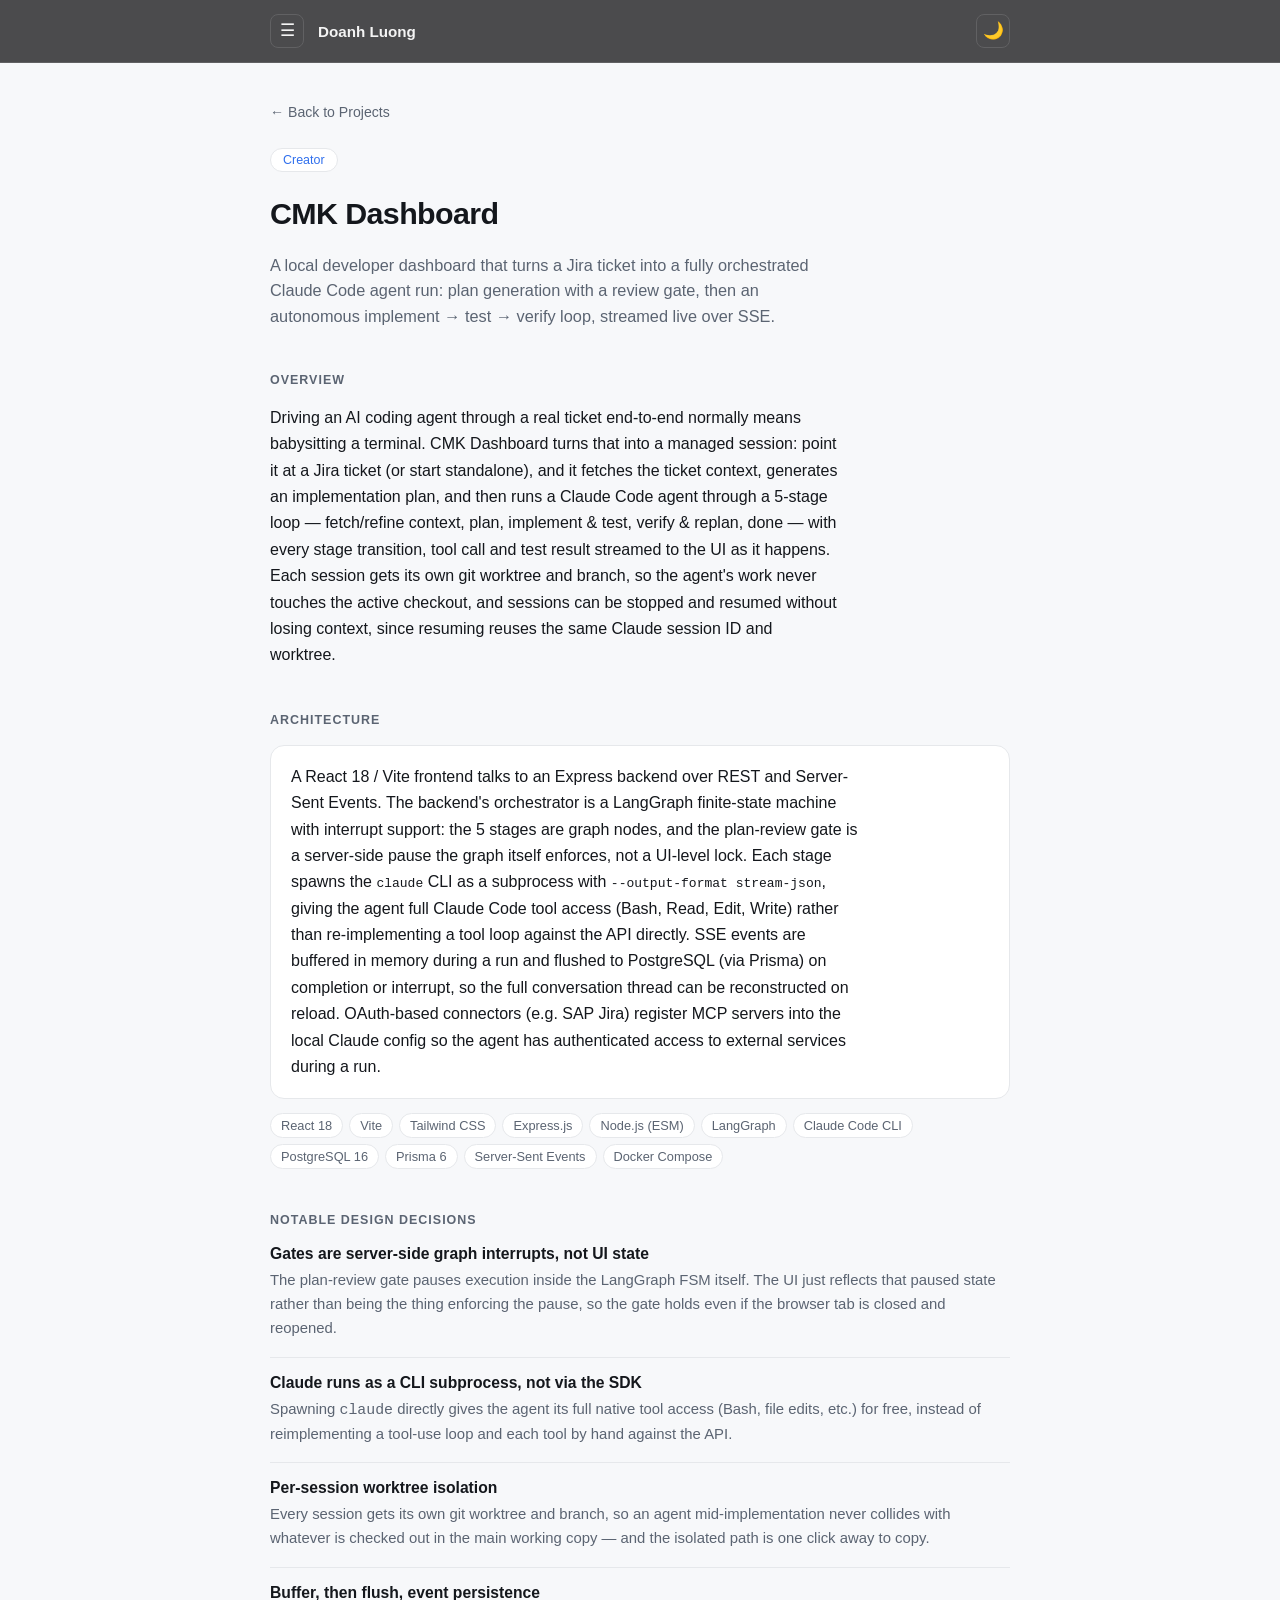
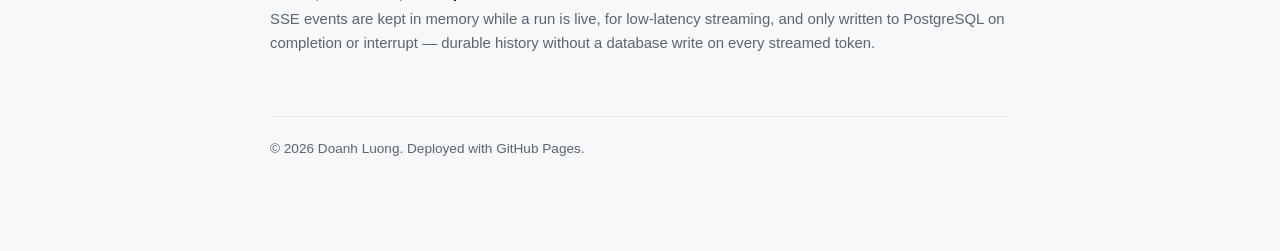
==== projects/cmk-dashboard.html @ 48e6b638 "Add CMK Dashboard project case study" ====
<!doctype html>
<html lang="en">
<head>
<meta charset="UTF-8" />
<meta name="viewport" content="width=device-width, initial-scale=1.0" />
<title>CMK Dashboard</title>
<meta name="description" content="Case study: a local dashboard that orchestrates a Claude Code agent through a 5-stage implement/test/verify loop against Jira tickets." />
<link rel="icon" href="data:," />
<link rel="stylesheet" href="../style.css" />
<script>
  (function () {
    try {
      var stored = localStorage.getItem('theme');
      if (stored === 'light' || stored === 'dark') {
        document.documentElement.setAttribute('data-theme', stored);
      }
    } catch (e) {}
  })();
</script>
</head>
<body>
  <div class="topnav">
    <div class="topnav-bar">
      <div class="topnav-left">
        <button class="nav-toggle" id="navToggle" type="button" aria-expanded="false" aria-controls="navMenu" aria-label="Toggle navigation">&#9776;</button>
        <a class="brand" href="../index.html">Doanh Luong</a>
      </div>
      <button class="theme-toggle" id="themeToggle" type="button" aria-label="Toggle color theme">&#127769;</button>
    </div>
    <nav class="nav-menu" id="navMenu" hidden>
      <a href="../index.html#projects">Projects</a>
    </nav>
  </div>
  <div class="wrap">
    <a class="back-link" href="../index.html#projects">&larr; Back to Projects</a>

    <header class="hero">
      <span class="project-role">Creator</span>
      <h1>CMK Dashboard</h1>
      <p class="tagline">A local developer dashboard that turns a Jira ticket into a fully orchestrated Claude Code agent run: plan generation with a review gate, then an autonomous implement &rarr; test &rarr; verify loop, streamed live over SSE.</p>
    </header>

    <section>
      <h2>Overview</h2>
      <p class="body">
        Driving an AI coding agent through a real ticket end-to-end normally means babysitting a terminal. CMK
        Dashboard turns that into a managed session: point it at a Jira ticket (or start standalone), and it fetches
        the ticket context, generates an implementation plan, and then runs a Claude Code agent through a 5-stage
        loop &mdash; fetch/refine context, plan, implement &amp; test, verify &amp; replan, done &mdash; with every
        stage transition, tool call and test result streamed to the UI as it happens. Each session gets its own git
        worktree and branch, so the agent's work never touches the active checkout, and sessions can be stopped and
        resumed without losing context, since resuming reuses the same Claude session ID and worktree.
      </p>
    </section>

    <section>
      <h2>Architecture</h2>
      <div class="callout">
        <p class="body">
          A React 18 / Vite frontend talks to an Express backend over REST and Server-Sent Events. The backend's
          orchestrator is a LangGraph finite-state machine with interrupt support: the 5 stages are graph nodes, and
          the plan-review gate is a server-side pause the graph itself enforces, not a UI-level lock. Each stage spawns
          the <code>claude</code> CLI as a subprocess with <code>--output-format stream-json</code>, giving the agent
          full Claude Code tool access (Bash, Read, Edit, Write) rather than re-implementing a tool loop against the
          API directly. SSE events are buffered in memory during a run and flushed to PostgreSQL (via Prisma) on
          completion or interrupt, so the full conversation thread can be reconstructed on reload. OAuth-based
          connectors (e.g. SAP Jira) register MCP servers into the local Claude config so the agent has authenticated
          access to external services during a run.
        </p>
      </div>
      <div class="tag-row" style="margin-top: 14px;">
        <span class="tag">React 18</span><span class="tag">Vite</span><span class="tag">Tailwind CSS</span><span class="tag">Express.js</span><span class="tag">Node.js (ESM)</span><span class="tag">LangGraph</span><span class="tag">Claude Code CLI</span><span class="tag">PostgreSQL 16</span><span class="tag">Prisma 6</span><span class="tag">Server-Sent Events</span><span class="tag">Docker Compose</span>
      </div>
    </section>

    <section>
      <h2>Notable design decisions</h2>

      <div class="decision">
        <h3>Gates are server-side graph interrupts, not UI state</h3>
        <p>The plan-review gate pauses execution inside the LangGraph FSM itself. The UI just reflects that paused state rather than being the thing enforcing the pause, so the gate holds even if the browser tab is closed and reopened.</p>
      </div>

      <div class="decision">
        <h3>Claude runs as a CLI subprocess, not via the SDK</h3>
        <p>Spawning <code>claude</code> directly gives the agent its full native tool access (Bash, file edits, etc.) for free, instead of reimplementing a tool-use loop and each tool by hand against the API.</p>
      </div>

      <div class="decision">
        <h3>Per-session worktree isolation</h3>
        <p>Every session gets its own git worktree and branch, so an agent mid-implementation never collides with whatever is checked out in the main working copy &mdash; and the isolated path is one click away to copy.</p>
      </div>

      <div class="decision">
        <h3>Buffer, then flush, event persistence</h3>
        <p>SSE events are kept in memory while a run is live, for low-latency streaming, and only written to PostgreSQL on completion or interrupt &mdash; durable history without a database write on every streamed token.</p>
      </div>
    </section>

    <footer>
      &copy; <span id="year"></span> Doanh Luong. Deployed with GitHub Pages.
    </footer>
  </div>
  <script>
    document.getElementById('year').textContent = new Date().getFullYear();

    var navToggle = document.getElementById('navToggle');
    var navMenu = document.getElementById('navMenu');
    navToggle.addEventListener('click', function () {
      var isOpen = !navMenu.hidden;
      navMenu.hidden = isOpen;
      navToggle.setAttribute('aria-expanded', String(!isOpen));
    });
    navMenu.addEventListener('click', function (e) {
      if (e.target.tagName === 'A') {
        navMenu.hidden = true;
        navToggle.setAttribute('aria-expanded', 'false');
      }
    });

    var themeToggle = document.getElementById('themeToggle');
    function currentTheme() {
      var attr = document.documentElement.getAttribute('data-theme');
      if (attr === 'light' || attr === 'dark') return attr;
      return window.matchMedia('(prefers-color-scheme: dark)').matches ? 'dark' : 'light';
    }
    function updateThemeIcon() {
      themeToggle.textContent = currentTheme() === 'dark' ? '☀️' : '🌙';
    }
    themeToggle.addEventListener('click', function () {
      var next = currentTheme() === 'dark' ? 'light' : 'dark';
      document.documentElement.setAttribute('data-theme', next);
      try { localStorage.setItem('theme', next); } catch (e) {}
      updateThemeIcon();
    });
    updateThemeIcon();
  </script>
</body>
</html>
---- style.css ----
:root {
  --bg: #17140f;
  --bg-elev: #211c16;
  --text: #f2ead9;
  --muted: #a89b84;
  --accent: #6ea8fe;
  --border: #362f22;
  --radius: 14px;
  --nav-bg: #4b4b4d;
  --nav-bg-elev: #5a5a5c;
  --nav-text: #f4f4f4;
  --nav-text-muted: #cfcfcf;
  --nav-border: #616163;
}
@media (prefers-color-scheme: light) {
  :root:not([data-theme="dark"]) {
    --bg: #f7f8fa;
    --bg-elev: #ffffff;
    --text: #14171c;
    --muted: #5b6472;
    --accent: #2f6fed;
    --border: #e6e8eb;
  }
}
:root[data-theme="dark"] {
  --bg: #17140f;
  --bg-elev: #211c16;
  --text: #f2ead9;
  --muted: #a89b84;
  --accent: #6ea8fe;
  --border: #362f22;
}
:root[data-theme="light"] {
  --bg: #f7f8fa;
  --bg-elev: #ffffff;
  --text: #14171c;
  --muted: #5b6472;
  --accent: #2f6fed;
  --border: #e6e8eb;
}
* { box-sizing: border-box; }
html {
  scroll-behavior: smooth;
}
body {
  margin: 0;
  padding: 0;
  background: var(--bg);
  color: var(--text);
  font-family: -apple-system, BlinkMacSystemFont, "Segoe UI", Roboto, Helvetica, Arial, sans-serif;
  -webkit-font-smoothing: antialiased;
}
.topnav {
  position: sticky;
  top: 0;
  z-index: 10;
  background: var(--nav-bg);
  border-bottom: 1px solid var(--nav-border);
}
.topnav-bar {
  max-width: 780px;
  margin: 0 auto;
  padding: 14px 20px;
  display: flex;
  align-items: center;
  justify-content: space-between;
  gap: 14px;
}
.topnav-left {
  display: flex;
  align-items: center;
  gap: 14px;
}
.nav-toggle,
.theme-toggle {
  display: inline-flex;
  align-items: center;
  justify-content: center;
  width: 34px;
  height: 34px;
  border-radius: 8px;
  border: 1px solid var(--nav-border);
  background: transparent;
  color: var(--nav-text);
  font-size: 1.05rem;
  line-height: 1;
  cursor: pointer;
  padding: 0;
}
.nav-toggle:hover,
.theme-toggle:hover { background: var(--nav-bg-elev); }
.topnav .brand {
  color: var(--nav-text);
  text-decoration: none;
  font-weight: 600;
  font-size: 0.95rem;
}
.nav-menu {
  display: flex;
  flex-direction: column;
  border-top: 1px solid var(--nav-border);
}
.nav-menu[hidden] { display: none; }
.nav-menu a {
  color: var(--nav-text);
  text-decoration: none;
  font-size: 1rem;
  padding: 16px 20px;
  max-width: 780px;
  width: 100%;
  margin: 0 auto;
  box-sizing: border-box;
  border-bottom: 1px solid var(--nav-border);
}
.nav-menu a:hover { background: var(--nav-bg-elev); color: var(--accent); }
section[id], header[id] {
  scroll-margin-top: 76px;
}
.wrap {
  max-width: 780px;
  margin: 0 auto;
  padding: 40px 20px 96px;
}
header.hero {
  display: flex;
  flex-direction: column;
  gap: 14px;
  margin-bottom: 44px;
}
.avatar {
  width: 64px;
  height: 64px;
  border-radius: 50%;
  background: linear-gradient(135deg, var(--accent), #a78bfa);
  display: flex;
  align-items: center;
  justify-content: center;
  font-size: 22px;
  font-weight: 700;
  color: #0b0d10;
}
h1 {
  font-size: 1.9rem;
  margin: 0;
  letter-spacing: -0.02em;
}
.role-line {
  color: var(--text);
  font-size: 1.05rem;
  margin: 2px 0 0;
}
.location-line {
  color: var(--muted);
  font-size: 0.88rem;
  margin: 2px 0 0;
}
.tagline {
  color: var(--muted);
  font-size: 1.02rem;
  line-height: 1.55;
  margin: 8px 0 0;
  max-width: 62ch;
}
section {
  margin-bottom: 44px;
}
h2 {
  font-size: 0.78rem;
  text-transform: uppercase;
  letter-spacing: 0.08em;
  color: var(--muted);
  margin: 0 0 18px;
}
p.body {
  line-height: 1.65;
  color: var(--text);
  max-width: 64ch;
  margin: 0;
}

.entry {
  display: flex;
  flex-direction: column;
  gap: 6px;
  padding: 18px 0;
  border-top: 1px solid var(--border);
}
.entry:first-of-type { border-top: none; padding-top: 0; }
.entry-head {
  display: flex;
  align-items: baseline;
  justify-content: space-between;
  gap: 12px;
  flex-wrap: wrap;
}
.entry-title {
  font-size: 1.02rem;
  font-weight: 600;
  margin: 0;
}
.entry-title a { color: inherit; text-decoration: none; }
.entry-title a:hover { color: var(--accent); }
.entry-org { color: var(--accent); font-weight: 500; }
.entry-dates {
  color: var(--muted);
  font-size: 0.82rem;
  white-space: nowrap;
  font-variant-numeric: tabular-nums;
}
.entry ul {
  margin: 4px 0 0;
  padding-left: 18px;
  color: var(--muted);
  font-size: 0.93rem;
  line-height: 1.6;
  display: flex;
  flex-direction: column;
  gap: 6px;
}
.entry ul li::marker { color: var(--accent); }

.skill-group {
  margin-bottom: 14px;
}
.skill-group:last-child { margin-bottom: 0; }
.skill-group-label {
  font-size: 0.82rem;
  color: var(--text);
  font-weight: 600;
  margin: 0 0 8px;
}
.tag-row {
  display: flex;
  flex-wrap: wrap;
  gap: 6px;
}
.tag {
  font-size: 0.8rem;
  padding: 4px 10px;
  border-radius: 999px;
  border: 1px solid var(--border);
  background: var(--bg-elev);
  color: var(--muted);
}

.cert-list, .edu-list {
  display: flex;
  flex-direction: column;
  gap: 14px;
  margin: 0;
  padding: 0;
  list-style: none;
}
.cert-list li {
  display: flex;
  justify-content: space-between;
  gap: 12px;
  font-size: 0.92rem;
  flex-wrap: wrap;
}
.cert-date { color: var(--muted); font-size: 0.82rem; white-space: nowrap; }

.edu-item h3 {
  margin: 0 0 2px;
  font-size: 0.98rem;
}
.edu-item .entry-dates { display: block; margin-bottom: 4px; }
.edu-item p {
  margin: 0;
  color: var(--muted);
  font-size: 0.9rem;
  line-height: 1.5;
}

.links {
  display: flex;
  flex-wrap: wrap;
  gap: 10px;
}
.links a {
  display: inline-flex;
  align-items: center;
  gap: 8px;
  padding: 10px 16px;
  border-radius: 999px;
  border: 1px solid var(--border);
  background: var(--bg-elev);
  color: var(--text);
  text-decoration: none;
  font-size: 0.92rem;
  transition: border-color 0.15s ease, transform 0.15s ease;
}
.links a:hover {
  border-color: var(--accent);
  transform: translateY(-1px);
}
.note {
  margin-top: 10px;
  font-size: 0.85rem;
  color: var(--muted);
}
footer {
  color: var(--muted);
  font-size: 0.85rem;
  border-top: 1px solid var(--border);
  padding-top: 24px;
}

/* Project case-study pages */
.back-link {
  display: inline-flex;
  align-items: center;
  gap: 6px;
  color: var(--muted);
  text-decoration: none;
  font-size: 0.88rem;
  margin-bottom: 28px;
}
.back-link:hover { color: var(--accent); }
.project-role {
  display: inline-block;
  font-size: 0.78rem;
  color: var(--accent);
  border: 1px solid var(--border);
  background: var(--bg-elev);
  border-radius: 999px;
  padding: 4px 12px;
  margin-bottom: 10px;
  width: fit-content;
}
.callout {
  border: 1px solid var(--border);
  background: var(--bg-elev);
  border-radius: var(--radius);
  padding: 18px 20px;
}
.callout p { margin: 0; }
.decision {
  padding: 16px 0;
  border-top: 1px solid var(--border);
}
.decision:first-of-type { border-top: none; padding-top: 0; }
.decision h3 {
  font-size: 0.98rem;
  margin: 0 0 6px;
}
.decision p {
  margin: 0;
  color: var(--muted);
  font-size: 0.93rem;
  line-height: 1.6;
}
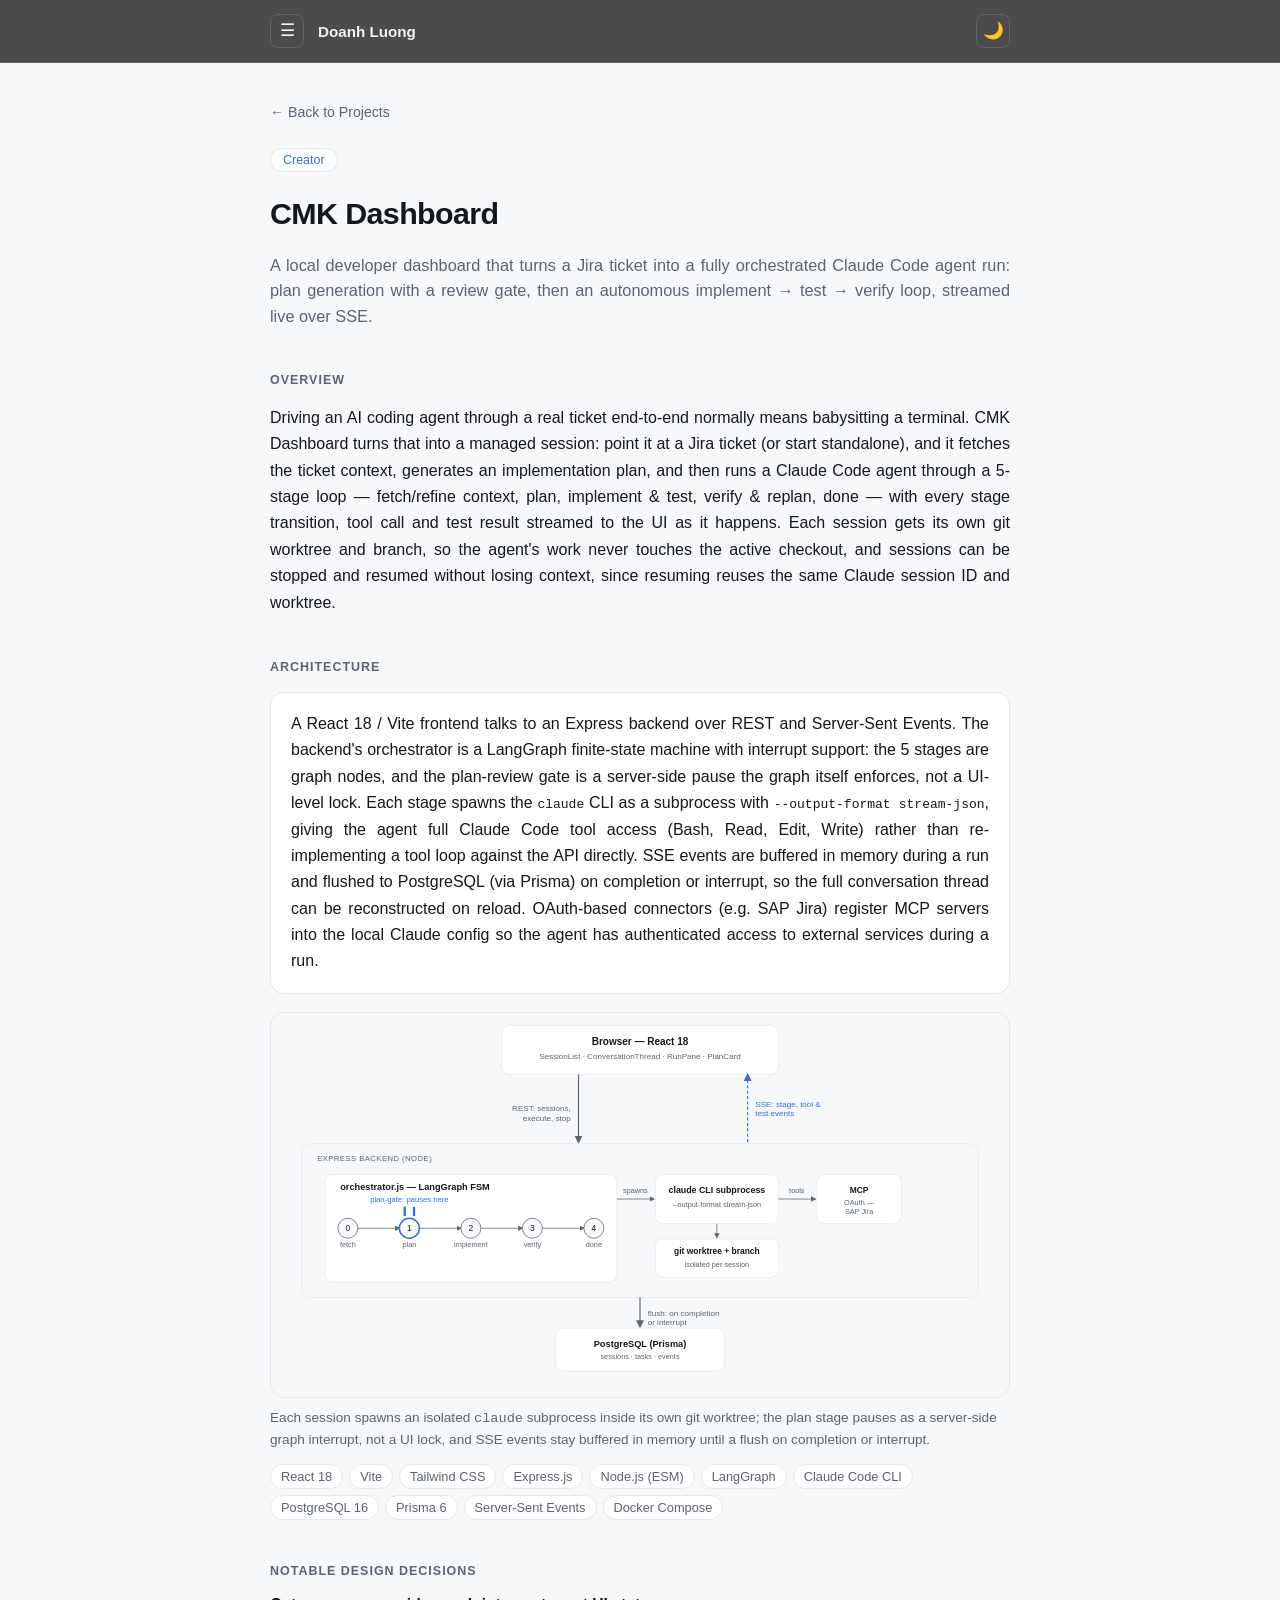
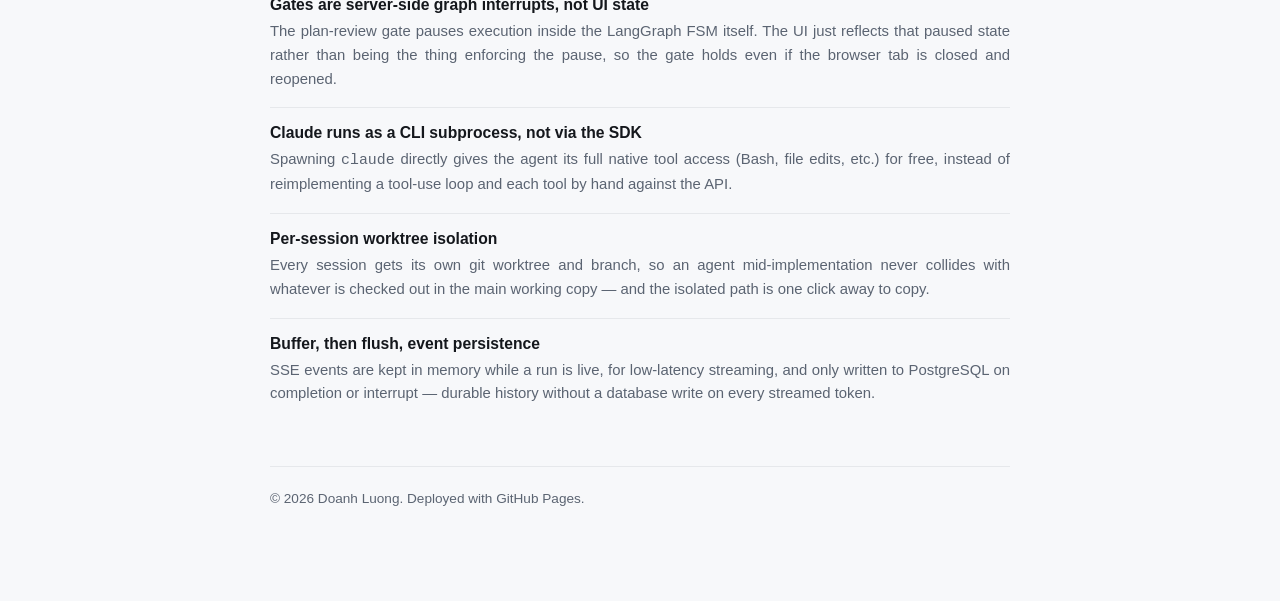
==== commit 1f0454c2: "Add architecture diagram to CMK Dashboard case study" ====
--- a/projects/cmk-dashboard.html
+++ b/projects/cmk-dashboard.html
@@ -68,6 +68,94 @@
           access to external services during a run.
         </p>
       </div>
+
+      <figure class="diagram">
+        <svg viewBox="0 0 960 500" role="img" aria-label="Architecture diagram: the browser talks to the Express backend over REST and SSE; the backend's LangGraph orchestrator pauses at a server-side gate on the plan stage, then spawns a claude CLI subprocess per stage inside an isolated git worktree, with an OAuth MCP connector for tools like Jira; SSE events buffer in memory and flush to PostgreSQL only on completion or interrupt.">
+          <defs>
+            <marker id="arrow" viewBox="0 0 10 10" refX="8" refY="5" markerWidth="7" markerHeight="7" orient="auto-start-reverse">
+              <path d="M0,0 L10,5 L0,10 z" fill="var(--muted)" />
+            </marker>
+            <marker id="arrow-accent" viewBox="0 0 10 10" refX="8" refY="5" markerWidth="7" markerHeight="7" orient="auto-start-reverse">
+              <path d="M0,0 L10,5 L0,10 z" fill="var(--accent)" />
+            </marker>
+          </defs>
+
+          <!-- Browser -->
+          <rect x="300" y="16" width="360" height="64" rx="10" fill="var(--bg-elev)" stroke="var(--border)" />
+          <text x="480" y="42" text-anchor="middle" font-size="13" fill="var(--text)" font-weight="600">Browser — React 18</text>
+          <text x="480" y="60" text-anchor="middle" font-size="10.5" fill="var(--muted)">SessionList · ConversationThread · RunPane · PlanCard</text>
+
+          <!-- Browser <-> backend -->
+          <line x1="400" y1="80" x2="400" y2="168" stroke="var(--muted)" stroke-width="1.5" marker-end="url(#arrow)" />
+          <text x="390" y="128" text-anchor="end" font-size="10.5" fill="var(--muted)">REST: sessions,<tspan x="390" dy="12">execute, stop</tspan></text>
+
+          <line x1="620" y1="168" x2="620" y2="80" stroke="var(--accent)" stroke-width="1.5" stroke-dasharray="4 3" marker-end="url(#arrow-accent)" />
+          <text x="630" y="122" text-anchor="start" font-size="10.5" fill="var(--accent)">SSE: stage, tool &amp;<tspan x="630" dy="12">test events</tspan></text>
+
+          <!-- Backend container -->
+          <rect x="40" y="170" width="880" height="200" rx="12" fill="none" stroke="var(--border)" />
+          <text x="60" y="192" font-size="10" letter-spacing="0.06em" fill="var(--muted)">EXPRESS BACKEND (NODE)</text>
+
+          <!-- Orchestrator / FSM -->
+          <rect x="70" y="210" width="380" height="140" rx="10" fill="var(--bg-elev)" stroke="var(--border)" />
+          <text x="90" y="230" font-size="12" fill="var(--text)" font-weight="600">orchestrator.js — LangGraph FSM</text>
+
+          <text x="180" y="246" text-anchor="middle" font-size="10" fill="var(--accent)">plan-gate: pauses here</text>
+          <line x1="174" y1="252" x2="174" y2="264" stroke="var(--accent)" stroke-width="3" />
+          <line x1="186" y1="252" x2="186" y2="264" stroke="var(--accent)" stroke-width="3" />
+
+          <line x1="113" y1="280" x2="167" y2="280" stroke="var(--muted)" marker-end="url(#arrow)" />
+          <line x1="193" y1="280" x2="247" y2="280" stroke="var(--muted)" marker-end="url(#arrow)" />
+          <line x1="273" y1="280" x2="327" y2="280" stroke="var(--muted)" marker-end="url(#arrow)" />
+          <line x1="353" y1="280" x2="407" y2="280" stroke="var(--muted)" marker-end="url(#arrow)" />
+
+          <circle cx="100" cy="280" r="13" fill="var(--bg)" stroke="var(--muted)" />
+          <text x="100" y="280" dy=".35em" text-anchor="middle" font-size="11" fill="var(--text)">0</text>
+          <circle cx="180" cy="280" r="13" fill="var(--bg)" stroke="var(--accent)" stroke-width="2" />
+          <text x="180" y="280" dy=".35em" text-anchor="middle" font-size="11" fill="var(--text)">1</text>
+          <circle cx="260" cy="280" r="13" fill="var(--bg)" stroke="var(--muted)" />
+          <text x="260" y="280" dy=".35em" text-anchor="middle" font-size="11" fill="var(--text)">2</text>
+          <circle cx="340" cy="280" r="13" fill="var(--bg)" stroke="var(--muted)" />
+          <text x="340" y="280" dy=".35em" text-anchor="middle" font-size="11" fill="var(--text)">3</text>
+          <circle cx="420" cy="280" r="13" fill="var(--bg)" stroke="var(--muted)" />
+          <text x="420" y="280" dy=".35em" text-anchor="middle" font-size="11" fill="var(--text)">4</text>
+
+          <text x="100" y="304" text-anchor="middle" font-size="9.5" fill="var(--muted)">fetch</text>
+          <text x="180" y="304" text-anchor="middle" font-size="9.5" fill="var(--muted)">plan</text>
+          <text x="260" y="304" text-anchor="middle" font-size="9.5" fill="var(--muted)">implement</text>
+          <text x="340" y="304" text-anchor="middle" font-size="9.5" fill="var(--muted)">verify</text>
+          <text x="420" y="304" text-anchor="middle" font-size="9.5" fill="var(--muted)">done</text>
+
+          <!-- claude subprocess -->
+          <line x1="450" y1="242" x2="498" y2="242" stroke="var(--muted)" marker-end="url(#arrow)" />
+          <text x="474" y="234" text-anchor="middle" font-size="9.5" fill="var(--muted)">spawns</text>
+          <rect x="500" y="210" width="160" height="64" rx="10" fill="var(--bg-elev)" stroke="var(--border)" />
+          <text x="580" y="234" text-anchor="middle" font-size="11.5" fill="var(--text)" font-weight="600">claude CLI subprocess</text>
+          <text x="580" y="252" text-anchor="middle" font-size="9.5" fill="var(--muted)">--output-format stream-json</text>
+
+          <!-- git worktree -->
+          <line x1="580" y1="274" x2="580" y2="292" stroke="var(--muted)" marker-end="url(#arrow)" />
+          <rect x="500" y="294" width="160" height="50" rx="10" fill="var(--bg-elev)" stroke="var(--border)" />
+          <text x="580" y="314" text-anchor="middle" font-size="11" fill="var(--text)" font-weight="600">git worktree + branch</text>
+          <text x="580" y="330" text-anchor="middle" font-size="9.5" fill="var(--muted)">isolated per session</text>
+
+          <!-- MCP connector -->
+          <line x1="660" y1="242" x2="708" y2="242" stroke="var(--muted)" marker-end="url(#arrow)" />
+          <text x="684" y="234" text-anchor="middle" font-size="9.5" fill="var(--muted)">tools</text>
+          <rect x="710" y="210" width="110" height="64" rx="10" fill="var(--bg-elev)" stroke="var(--border)" />
+          <text x="765" y="234" text-anchor="middle" font-size="11" fill="var(--text)" font-weight="600">MCP</text>
+          <text x="765" y="250" text-anchor="middle" font-size="9.5" fill="var(--muted)">OAuth —<tspan x="765" dy="11">SAP Jira</tspan></text>
+
+          <!-- Postgres -->
+          <line x1="480" y1="370" x2="480" y2="408" stroke="var(--muted)" stroke-width="1.5" marker-end="url(#arrow)" />
+          <text x="490" y="394" text-anchor="start" font-size="10.5" fill="var(--muted)">flush: on completion<tspan x="490" dy="12">or interrupt</tspan></text>
+          <rect x="370" y="410" width="220" height="56" rx="10" fill="var(--bg-elev)" stroke="var(--border)" />
+          <text x="480" y="434" text-anchor="middle" font-size="12" fill="var(--text)" font-weight="600">PostgreSQL (Prisma)</text>
+          <text x="480" y="450" text-anchor="middle" font-size="9.5" fill="var(--muted)">sessions · tasks · events</text>
+        </svg>
+        <figcaption>Each session spawns an isolated <code>claude</code> subprocess inside its own git worktree; the plan stage pauses as a server-side graph interrupt, not a UI lock, and SSE events stay buffered in memory until a flush on completion or interrupt.</figcaption>
+      </figure>
+
       <div class="tag-row" style="margin-top: 14px;">
         <span class="tag">React 18</span><span class="tag">Vite</span><span class="tag">Tailwind CSS</span><span class="tag">Express.js</span><span class="tag">Node.js (ESM)</span><span class="tag">LangGraph</span><span class="tag">Claude Code CLI</span><span class="tag">PostgreSQL 16</span><span class="tag">Prisma 6</span><span class="tag">Server-Sent Events</span><span class="tag">Docker Compose</span>
       </div>
--- a/style.css
+++ b/style.css
@@ -159,7 +159,8 @@
   font-size: 1.02rem;
   line-height: 1.55;
   margin: 8px 0 0;
-  max-width: 62ch;
+  text-align: justify;
+  hyphens: auto;
 }
 section {
   margin-bottom: 44px;
@@ -174,8 +175,9 @@
 p.body {
   line-height: 1.65;
   color: var(--text);
-  max-width: 64ch;
-  margin: 0;
+  margin: 0;
+  text-align: justify;
+  hyphens: auto;
 }
 
 .entry {
@@ -216,6 +218,8 @@
   display: flex;
   flex-direction: column;
   gap: 6px;
+  text-align: justify;
+  hyphens: auto;
 }
 .entry ul li::marker { color: var(--accent); }
 
@@ -270,6 +274,8 @@
   color: var(--muted);
   font-size: 0.9rem;
   line-height: 1.5;
+  text-align: justify;
+  hyphens: auto;
 }
 
 .links {
@@ -334,7 +340,7 @@
   border-radius: var(--radius);
   padding: 18px 20px;
 }
-.callout p { margin: 0; }
+.callout p { margin: 0; text-align: justify; hyphens: auto; }
 .decision {
   padding: 16px 0;
   border-top: 1px solid var(--border);
@@ -349,4 +355,24 @@
   color: var(--muted);
   font-size: 0.93rem;
   line-height: 1.6;
-}
+  text-align: justify;
+  hyphens: auto;
+}
+
+.diagram {
+  margin: 18px 0 0;
+}
+.diagram svg {
+  display: block;
+  width: 100%;
+  height: auto;
+  background: var(--bg);
+  border: 1px solid var(--border);
+  border-radius: var(--radius);
+}
+.diagram figcaption {
+  margin-top: 10px;
+  font-size: 0.85rem;
+  color: var(--muted);
+  line-height: 1.5;
+}
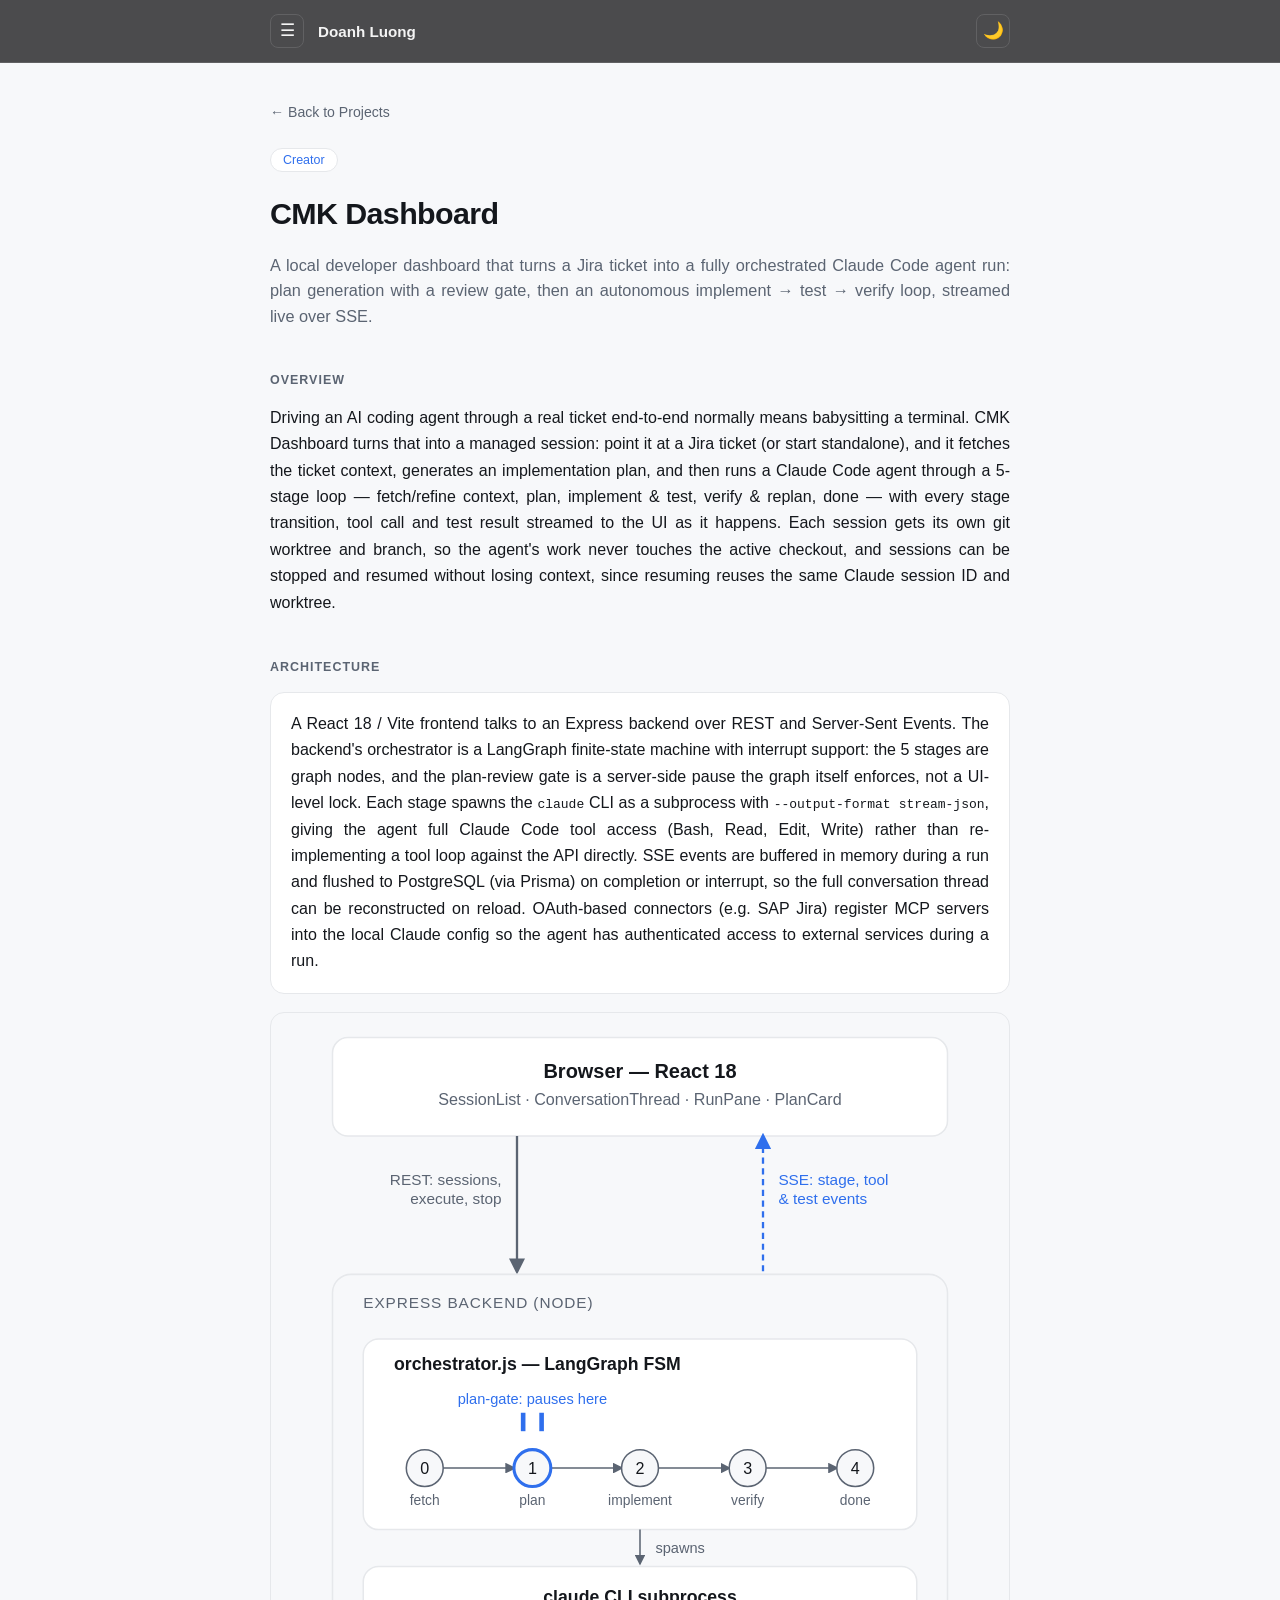
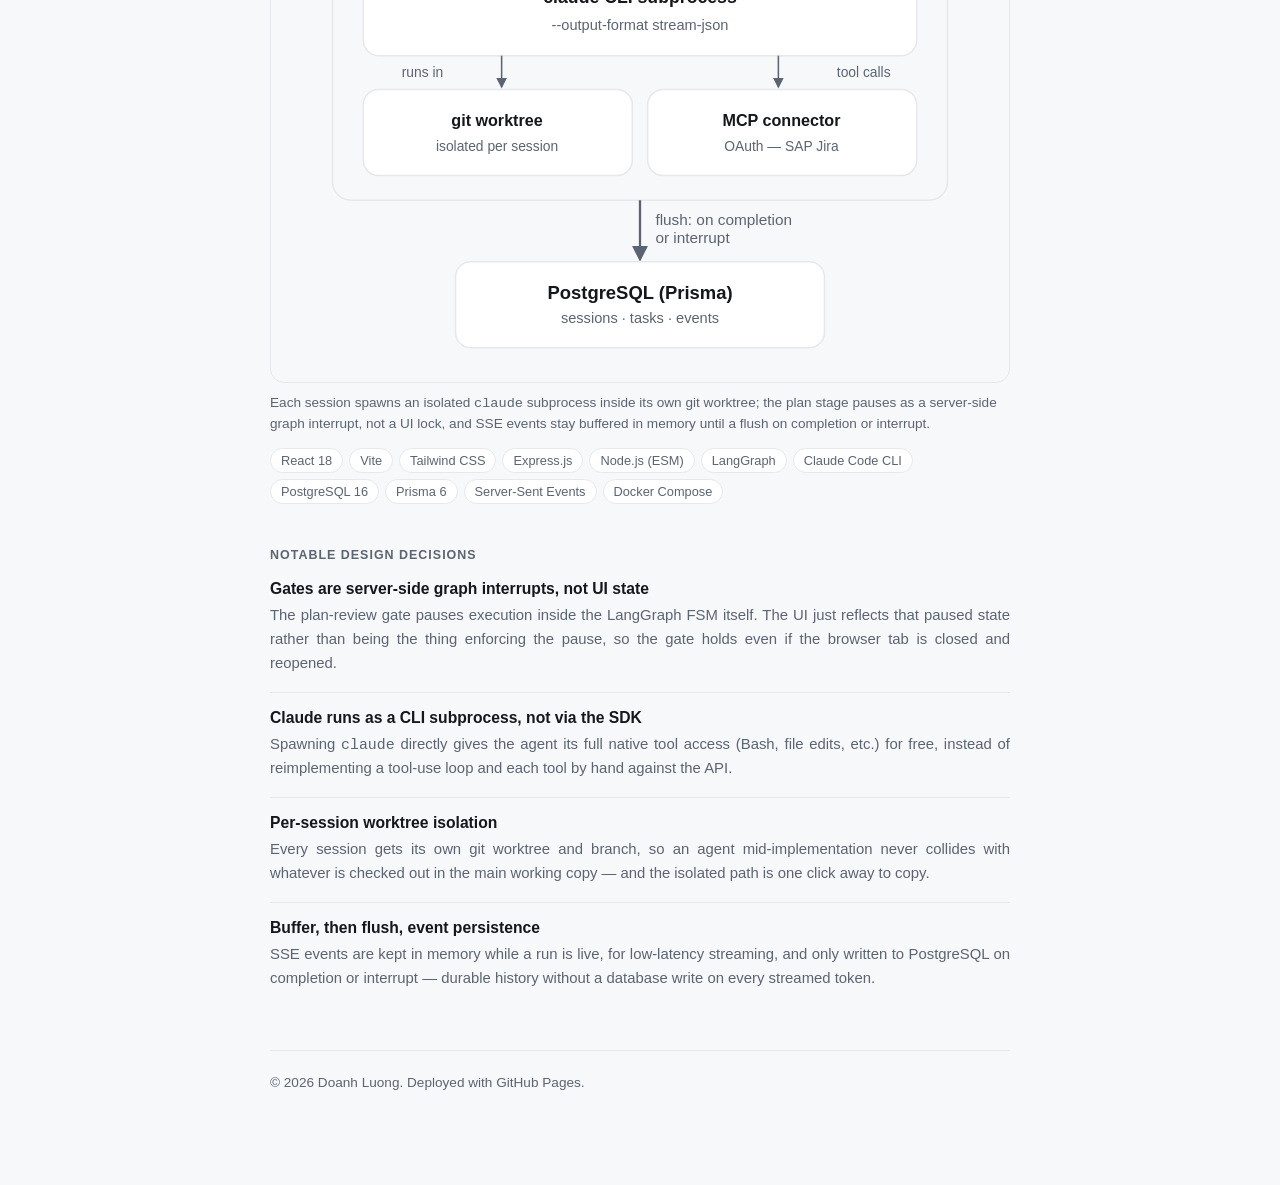
==== commit 7a368d08: "Make architecture diagram vertical for better mobile layout" ====
--- a/projects/cmk-dashboard.html
+++ b/projects/cmk-dashboard.html
@@ -70,7 +70,7 @@
       </div>
 
       <figure class="diagram">
-        <svg viewBox="0 0 960 500" role="img" aria-label="Architecture diagram: the browser talks to the Express backend over REST and SSE; the backend's LangGraph orchestrator pauses at a server-side gate on the plan stage, then spawns a claude CLI subprocess per stage inside an isolated git worktree, with an OAuth MCP connector for tools like Jira; SSE events buffer in memory and flush to PostgreSQL only on completion or interrupt.">
+        <svg viewBox="0 0 480 630" role="img" aria-label="Architecture diagram: the browser talks to the Express backend over REST and SSE; the backend's LangGraph orchestrator pauses at a server-side gate on the plan stage, then spawns a claude CLI subprocess per stage inside an isolated git worktree, with an OAuth MCP connector for tools like Jira; SSE events buffer in memory and flush to PostgreSQL only on completion or interrupt.">
           <defs>
             <marker id="arrow" viewBox="0 0 10 10" refX="8" refY="5" markerWidth="7" markerHeight="7" orient="auto-start-reverse">
               <path d="M0,0 L10,5 L0,10 z" fill="var(--muted)" />
@@ -81,77 +81,77 @@
           </defs>
 
           <!-- Browser -->
-          <rect x="300" y="16" width="360" height="64" rx="10" fill="var(--bg-elev)" stroke="var(--border)" />
-          <text x="480" y="42" text-anchor="middle" font-size="13" fill="var(--text)" font-weight="600">Browser — React 18</text>
-          <text x="480" y="60" text-anchor="middle" font-size="10.5" fill="var(--muted)">SessionList · ConversationThread · RunPane · PlanCard</text>
+          <rect x="40" y="16" width="400" height="64" rx="10" fill="var(--bg-elev)" stroke="var(--border)" />
+          <text x="240" y="42" text-anchor="middle" font-size="13" fill="var(--text)" font-weight="600">Browser — React 18</text>
+          <text x="240" y="60" text-anchor="middle" font-size="10.5" fill="var(--muted)">SessionList · ConversationThread · RunPane · PlanCard</text>
 
           <!-- Browser <-> backend -->
-          <line x1="400" y1="80" x2="400" y2="168" stroke="var(--muted)" stroke-width="1.5" marker-end="url(#arrow)" />
-          <text x="390" y="128" text-anchor="end" font-size="10.5" fill="var(--muted)">REST: sessions,<tspan x="390" dy="12">execute, stop</tspan></text>
-
-          <line x1="620" y1="168" x2="620" y2="80" stroke="var(--accent)" stroke-width="1.5" stroke-dasharray="4 3" marker-end="url(#arrow-accent)" />
-          <text x="630" y="122" text-anchor="start" font-size="10.5" fill="var(--accent)">SSE: stage, tool &amp;<tspan x="630" dy="12">test events</tspan></text>
+          <line x1="160" y1="80" x2="160" y2="168" stroke="var(--muted)" stroke-width="1.5" marker-end="url(#arrow)" />
+          <text x="150" y="112" text-anchor="end" font-size="10" fill="var(--muted)">REST: sessions,<tspan x="150" dy="12">execute, stop</tspan></text>
+
+          <line x1="320" y1="168" x2="320" y2="80" stroke="var(--accent)" stroke-width="1.5" stroke-dasharray="4 3" marker-end="url(#arrow-accent)" />
+          <text x="330" y="112" text-anchor="start" font-size="10" fill="var(--accent)">SSE: stage, tool<tspan x="330" dy="12">&amp; test events</tspan></text>
 
           <!-- Backend container -->
-          <rect x="40" y="170" width="880" height="200" rx="12" fill="none" stroke="var(--border)" />
+          <rect x="40" y="170" width="400" height="342" rx="12" fill="none" stroke="var(--border)" />
           <text x="60" y="192" font-size="10" letter-spacing="0.06em" fill="var(--muted)">EXPRESS BACKEND (NODE)</text>
 
           <!-- Orchestrator / FSM -->
-          <rect x="70" y="210" width="380" height="140" rx="10" fill="var(--bg-elev)" stroke="var(--border)" />
-          <text x="90" y="230" font-size="12" fill="var(--text)" font-weight="600">orchestrator.js — LangGraph FSM</text>
-
-          <text x="180" y="246" text-anchor="middle" font-size="10" fill="var(--accent)">plan-gate: pauses here</text>
-          <line x1="174" y1="252" x2="174" y2="264" stroke="var(--accent)" stroke-width="3" />
-          <line x1="186" y1="252" x2="186" y2="264" stroke="var(--accent)" stroke-width="3" />
-
-          <line x1="113" y1="280" x2="167" y2="280" stroke="var(--muted)" marker-end="url(#arrow)" />
-          <line x1="193" y1="280" x2="247" y2="280" stroke="var(--muted)" marker-end="url(#arrow)" />
-          <line x1="273" y1="280" x2="327" y2="280" stroke="var(--muted)" marker-end="url(#arrow)" />
-          <line x1="353" y1="280" x2="407" y2="280" stroke="var(--muted)" marker-end="url(#arrow)" />
-
-          <circle cx="100" cy="280" r="13" fill="var(--bg)" stroke="var(--muted)" />
-          <text x="100" y="280" dy=".35em" text-anchor="middle" font-size="11" fill="var(--text)">0</text>
-          <circle cx="180" cy="280" r="13" fill="var(--bg)" stroke="var(--accent)" stroke-width="2" />
-          <text x="180" y="280" dy=".35em" text-anchor="middle" font-size="11" fill="var(--text)">1</text>
-          <circle cx="260" cy="280" r="13" fill="var(--bg)" stroke="var(--muted)" />
-          <text x="260" y="280" dy=".35em" text-anchor="middle" font-size="11" fill="var(--text)">2</text>
-          <circle cx="340" cy="280" r="13" fill="var(--bg)" stroke="var(--muted)" />
-          <text x="340" y="280" dy=".35em" text-anchor="middle" font-size="11" fill="var(--text)">3</text>
-          <circle cx="420" cy="280" r="13" fill="var(--bg)" stroke="var(--muted)" />
-          <text x="420" y="280" dy=".35em" text-anchor="middle" font-size="11" fill="var(--text)">4</text>
-
-          <text x="100" y="304" text-anchor="middle" font-size="9.5" fill="var(--muted)">fetch</text>
-          <text x="180" y="304" text-anchor="middle" font-size="9.5" fill="var(--muted)">plan</text>
-          <text x="260" y="304" text-anchor="middle" font-size="9.5" fill="var(--muted)">implement</text>
-          <text x="340" y="304" text-anchor="middle" font-size="9.5" fill="var(--muted)">verify</text>
-          <text x="420" y="304" text-anchor="middle" font-size="9.5" fill="var(--muted)">done</text>
+          <rect x="60" y="212" width="360" height="124" rx="10" fill="var(--bg-elev)" stroke="var(--border)" />
+          <text x="80" y="232" font-size="11.5" fill="var(--text)" font-weight="600">orchestrator.js — LangGraph FSM</text>
+
+          <text x="170" y="254" text-anchor="middle" font-size="9.5" fill="var(--accent)">plan-gate: pauses here</text>
+          <line x1="164" y1="260" x2="164" y2="272" stroke="var(--accent)" stroke-width="3" />
+          <line x1="176" y1="260" x2="176" y2="272" stroke="var(--accent)" stroke-width="3" />
+
+          <line x1="112" y1="296" x2="158" y2="296" stroke="var(--muted)" marker-end="url(#arrow)" />
+          <line x1="182" y1="296" x2="228" y2="296" stroke="var(--muted)" marker-end="url(#arrow)" />
+          <line x1="252" y1="296" x2="298" y2="296" stroke="var(--muted)" marker-end="url(#arrow)" />
+          <line x1="322" y1="296" x2="368" y2="296" stroke="var(--muted)" marker-end="url(#arrow)" />
+
+          <circle cx="100" cy="296" r="12" fill="var(--bg)" stroke="var(--muted)" />
+          <text x="100" y="296" dy=".35em" text-anchor="middle" font-size="10.5" fill="var(--text)">0</text>
+          <circle cx="170" cy="296" r="12" fill="var(--bg)" stroke="var(--accent)" stroke-width="2" />
+          <text x="170" y="296" dy=".35em" text-anchor="middle" font-size="10.5" fill="var(--text)">1</text>
+          <circle cx="240" cy="296" r="12" fill="var(--bg)" stroke="var(--muted)" />
+          <text x="240" y="296" dy=".35em" text-anchor="middle" font-size="10.5" fill="var(--text)">2</text>
+          <circle cx="310" cy="296" r="12" fill="var(--bg)" stroke="var(--muted)" />
+          <text x="310" y="296" dy=".35em" text-anchor="middle" font-size="10.5" fill="var(--text)">3</text>
+          <circle cx="380" cy="296" r="12" fill="var(--bg)" stroke="var(--muted)" />
+          <text x="380" y="296" dy=".35em" text-anchor="middle" font-size="10.5" fill="var(--text)">4</text>
+
+          <text x="100" y="320" text-anchor="middle" font-size="9" fill="var(--muted)">fetch</text>
+          <text x="170" y="320" text-anchor="middle" font-size="9" fill="var(--muted)">plan</text>
+          <text x="240" y="320" text-anchor="middle" font-size="9" fill="var(--muted)">implement</text>
+          <text x="310" y="320" text-anchor="middle" font-size="9" fill="var(--muted)">verify</text>
+          <text x="380" y="320" text-anchor="middle" font-size="9" fill="var(--muted)">done</text>
 
           <!-- claude subprocess -->
-          <line x1="450" y1="242" x2="498" y2="242" stroke="var(--muted)" marker-end="url(#arrow)" />
-          <text x="474" y="234" text-anchor="middle" font-size="9.5" fill="var(--muted)">spawns</text>
-          <rect x="500" y="210" width="160" height="64" rx="10" fill="var(--bg-elev)" stroke="var(--border)" />
-          <text x="580" y="234" text-anchor="middle" font-size="11.5" fill="var(--text)" font-weight="600">claude CLI subprocess</text>
-          <text x="580" y="252" text-anchor="middle" font-size="9.5" fill="var(--muted)">--output-format stream-json</text>
-
-          <!-- git worktree -->
-          <line x1="580" y1="274" x2="580" y2="292" stroke="var(--muted)" marker-end="url(#arrow)" />
-          <rect x="500" y="294" width="160" height="50" rx="10" fill="var(--bg-elev)" stroke="var(--border)" />
-          <text x="580" y="314" text-anchor="middle" font-size="11" fill="var(--text)" font-weight="600">git worktree + branch</text>
-          <text x="580" y="330" text-anchor="middle" font-size="9.5" fill="var(--muted)">isolated per session</text>
-
-          <!-- MCP connector -->
-          <line x1="660" y1="242" x2="708" y2="242" stroke="var(--muted)" marker-end="url(#arrow)" />
-          <text x="684" y="234" text-anchor="middle" font-size="9.5" fill="var(--muted)">tools</text>
-          <rect x="710" y="210" width="110" height="64" rx="10" fill="var(--bg-elev)" stroke="var(--border)" />
-          <text x="765" y="234" text-anchor="middle" font-size="11" fill="var(--text)" font-weight="600">MCP</text>
-          <text x="765" y="250" text-anchor="middle" font-size="9.5" fill="var(--muted)">OAuth —<tspan x="765" dy="11">SAP Jira</tspan></text>
+          <line x1="240" y1="336" x2="240" y2="358" stroke="var(--muted)" marker-end="url(#arrow)" />
+          <text x="250" y="351" text-anchor="start" font-size="9.5" fill="var(--muted)">spawns</text>
+          <rect x="60" y="360" width="360" height="58" rx="10" fill="var(--bg-elev)" stroke="var(--border)" />
+          <text x="240" y="384" text-anchor="middle" font-size="11.5" fill="var(--text)" font-weight="600">claude CLI subprocess</text>
+          <text x="240" y="401" text-anchor="middle" font-size="9.5" fill="var(--muted)">--output-format stream-json</text>
+
+          <!-- git worktree + MCP (siblings below claude) -->
+          <line x1="150" y1="418" x2="150" y2="438" stroke="var(--muted)" marker-end="url(#arrow)" />
+          <text x="112" y="432" text-anchor="end" font-size="9" fill="var(--muted)">runs in</text>
+          <rect x="60" y="440" width="175" height="56" rx="10" fill="var(--bg-elev)" stroke="var(--border)" />
+          <text x="147" y="464" text-anchor="middle" font-size="10.5" fill="var(--text)" font-weight="600">git worktree</text>
+          <text x="147" y="480" text-anchor="middle" font-size="9" fill="var(--muted)">isolated per session</text>
+
+          <line x1="330" y1="418" x2="330" y2="438" stroke="var(--muted)" marker-end="url(#arrow)" />
+          <text x="368" y="432" text-anchor="start" font-size="9" fill="var(--muted)">tool calls</text>
+          <rect x="245" y="440" width="175" height="56" rx="10" fill="var(--bg-elev)" stroke="var(--border)" />
+          <text x="332" y="464" text-anchor="middle" font-size="10.5" fill="var(--text)" font-weight="600">MCP connector</text>
+          <text x="332" y="480" text-anchor="middle" font-size="9" fill="var(--muted)">OAuth — SAP Jira</text>
 
           <!-- Postgres -->
-          <line x1="480" y1="370" x2="480" y2="408" stroke="var(--muted)" stroke-width="1.5" marker-end="url(#arrow)" />
-          <text x="490" y="394" text-anchor="start" font-size="10.5" fill="var(--muted)">flush: on completion<tspan x="490" dy="12">or interrupt</tspan></text>
-          <rect x="370" y="410" width="220" height="56" rx="10" fill="var(--bg-elev)" stroke="var(--border)" />
-          <text x="480" y="434" text-anchor="middle" font-size="12" fill="var(--text)" font-weight="600">PostgreSQL (Prisma)</text>
-          <text x="480" y="450" text-anchor="middle" font-size="9.5" fill="var(--muted)">sessions · tasks · events</text>
+          <line x1="240" y1="512" x2="240" y2="550" stroke="var(--muted)" stroke-width="1.5" marker-end="url(#arrow)" />
+          <text x="250" y="528" text-anchor="start" font-size="10" fill="var(--muted)">flush: on completion<tspan x="250" dy="12">or interrupt</tspan></text>
+          <rect x="120" y="552" width="240" height="56" rx="10" fill="var(--bg-elev)" stroke="var(--border)" />
+          <text x="240" y="576" text-anchor="middle" font-size="12" fill="var(--text)" font-weight="600">PostgreSQL (Prisma)</text>
+          <text x="240" y="592" text-anchor="middle" font-size="9.5" fill="var(--muted)">sessions · tasks · events</text>
         </svg>
         <figcaption>Each session spawns an isolated <code>claude</code> subprocess inside its own git worktree; the plan stage pauses as a server-side graph interrupt, not a UI lock, and SSE events stay buffered in memory until a flush on completion or interrupt.</figcaption>
       </figure>
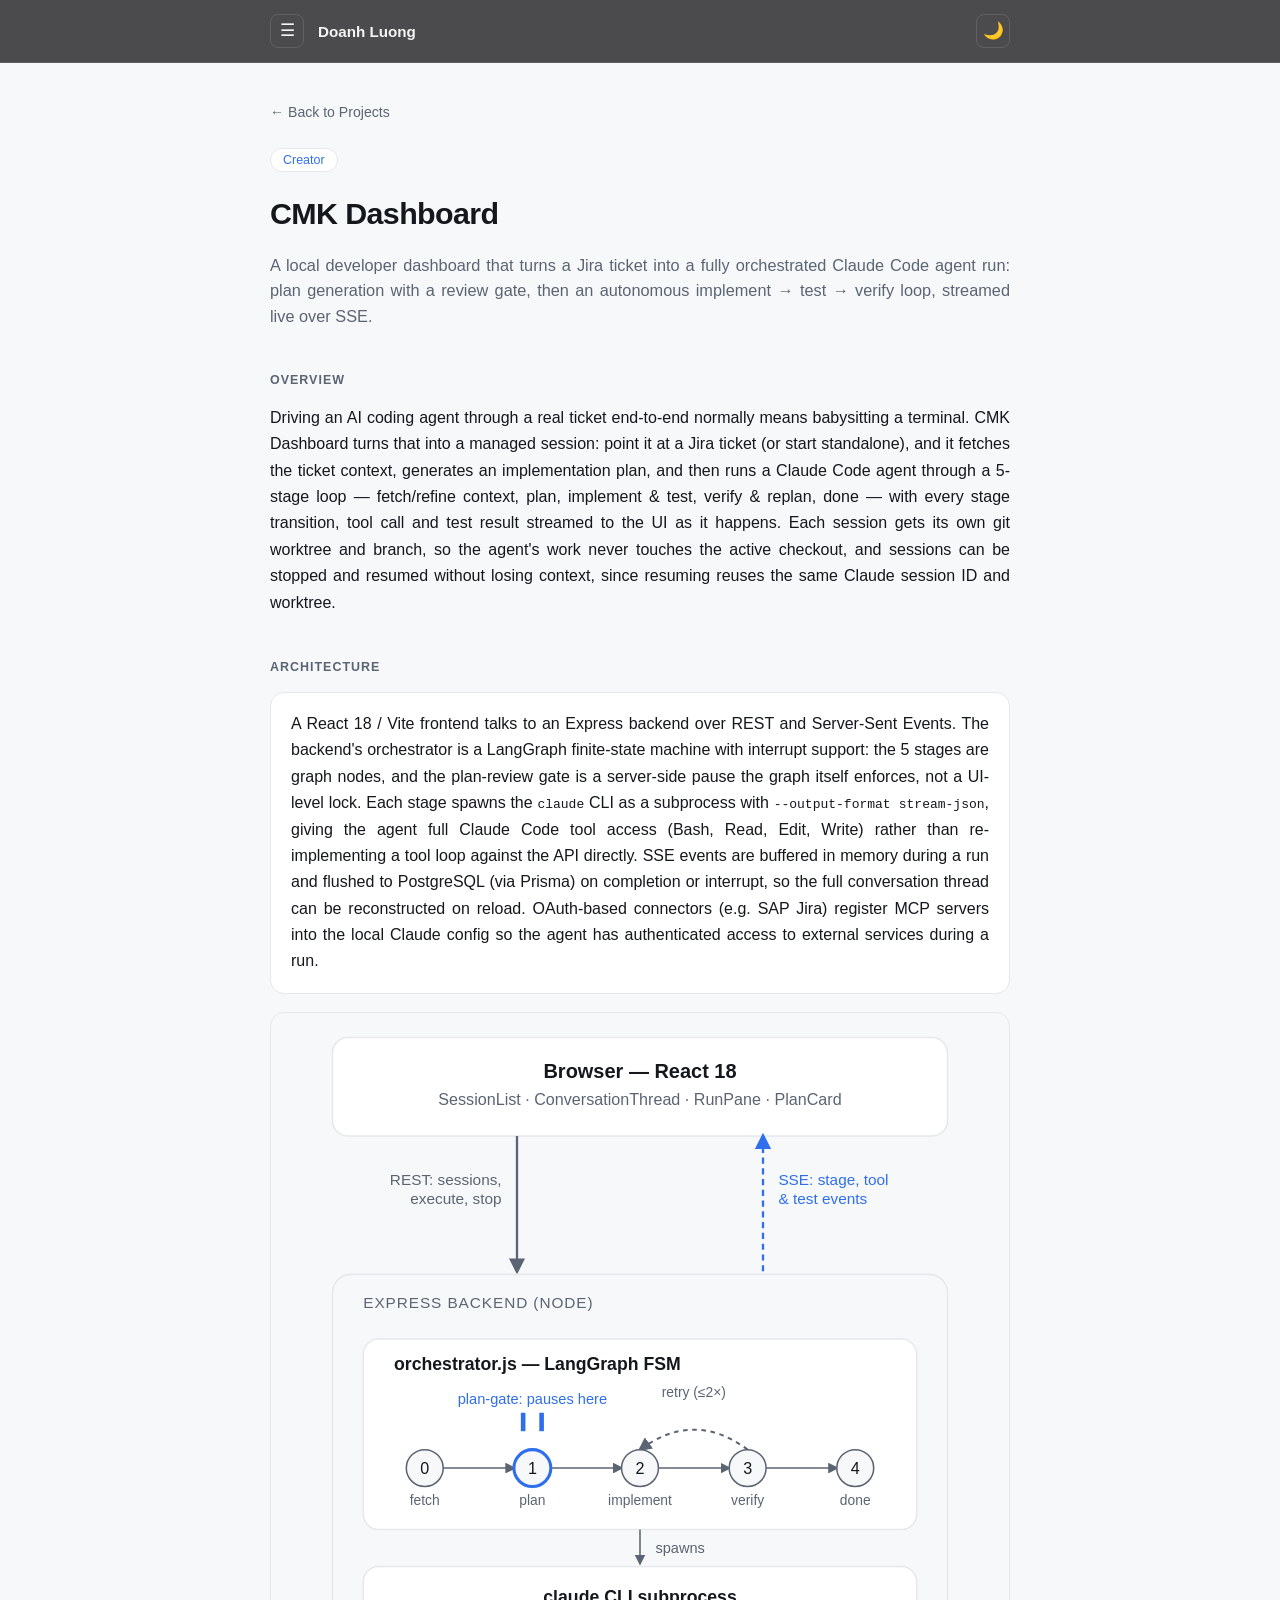
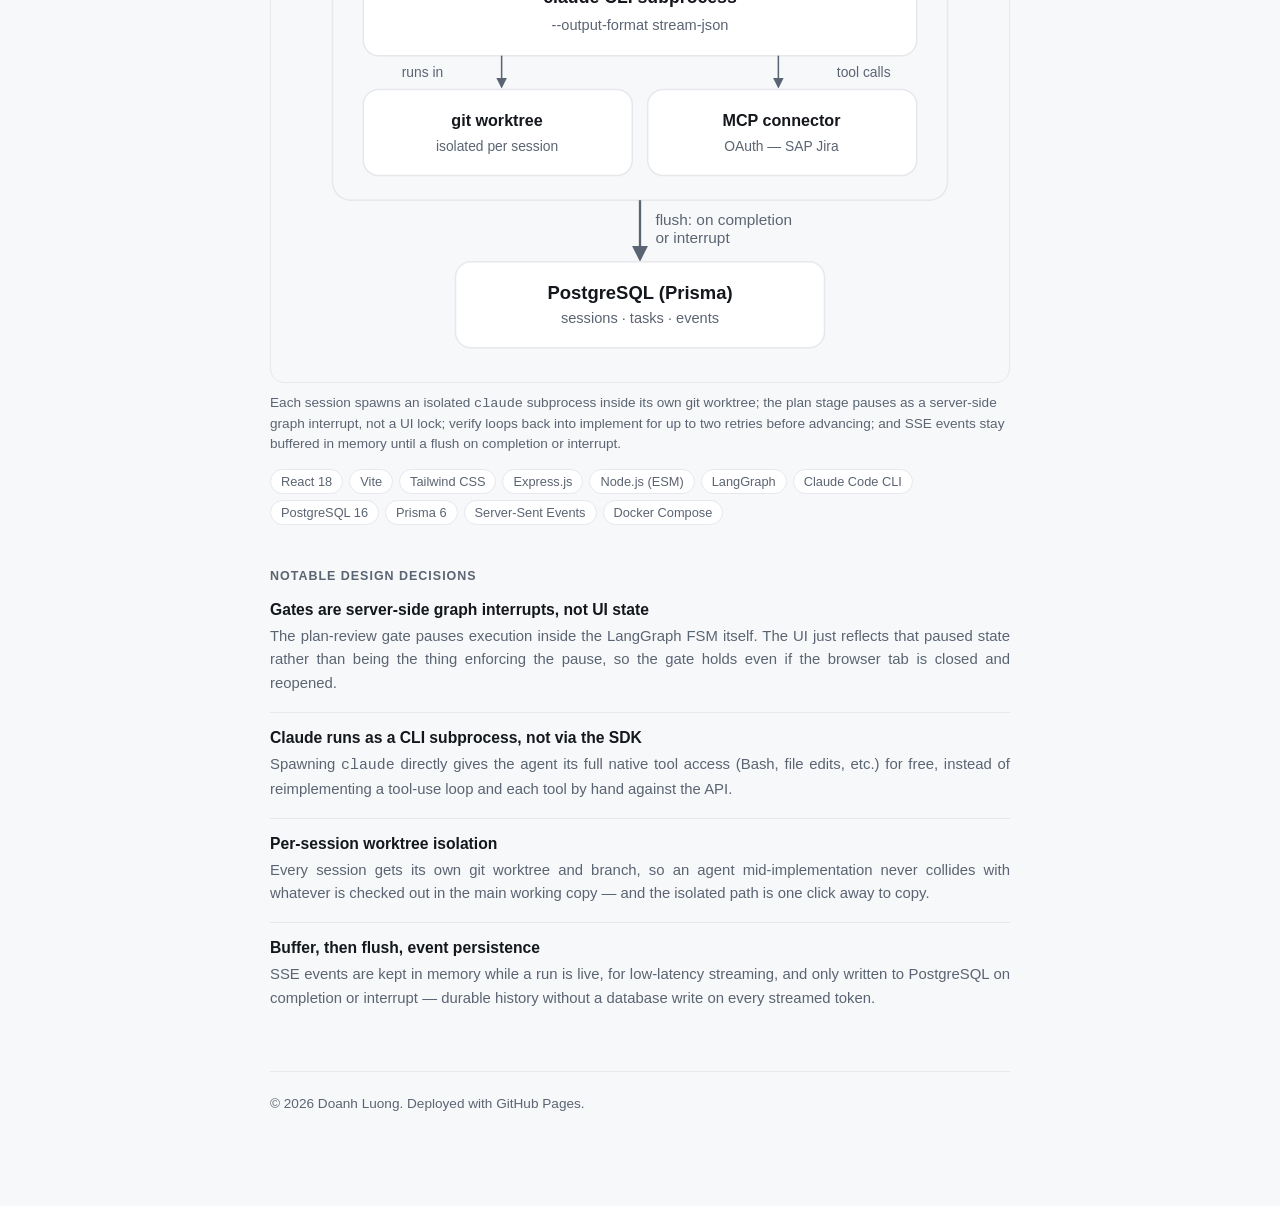
==== commit f9ad4ee4: "Show the verify-to-implement retry loop in the architecture diagram" ====
--- a/projects/cmk-dashboard.html
+++ b/projects/cmk-dashboard.html
@@ -70,7 +70,7 @@
       </div>
 
       <figure class="diagram">
-        <svg viewBox="0 0 480 630" role="img" aria-label="Architecture diagram: the browser talks to the Express backend over REST and SSE; the backend's LangGraph orchestrator pauses at a server-side gate on the plan stage, then spawns a claude CLI subprocess per stage inside an isolated git worktree, with an OAuth MCP connector for tools like Jira; SSE events buffer in memory and flush to PostgreSQL only on completion or interrupt.">
+        <svg viewBox="0 0 480 630" role="img" aria-label="Architecture diagram: the browser talks to the Express backend over REST and SSE; the backend's LangGraph orchestrator pauses at a server-side gate on the plan stage, and verify can loop back into implement for up to two retries before advancing; each stage spawns a claude CLI subprocess inside an isolated git worktree, with an OAuth MCP connector for tools like Jira; SSE events buffer in memory and flush to PostgreSQL only on completion or interrupt.">
           <defs>
             <marker id="arrow" viewBox="0 0 10 10" refX="8" refY="5" markerWidth="7" markerHeight="7" orient="auto-start-reverse">
               <path d="M0,0 L10,5 L0,10 z" fill="var(--muted)" />
@@ -103,6 +103,9 @@
           <text x="170" y="254" text-anchor="middle" font-size="9.5" fill="var(--accent)">plan-gate: pauses here</text>
           <line x1="164" y1="260" x2="164" y2="272" stroke="var(--accent)" stroke-width="3" />
           <line x1="176" y1="260" x2="176" y2="272" stroke="var(--accent)" stroke-width="3" />
+
+          <text x="275" y="250" text-anchor="middle" font-size="9" fill="var(--muted)">retry (&#8804;2&times;)</text>
+          <path d="M 310 284 Q 275 258 240 284" fill="none" stroke="var(--muted)" stroke-width="1.3" stroke-dasharray="3 3" marker-end="url(#arrow)" />
 
           <line x1="112" y1="296" x2="158" y2="296" stroke="var(--muted)" marker-end="url(#arrow)" />
           <line x1="182" y1="296" x2="228" y2="296" stroke="var(--muted)" marker-end="url(#arrow)" />
@@ -153,7 +156,7 @@
           <text x="240" y="576" text-anchor="middle" font-size="12" fill="var(--text)" font-weight="600">PostgreSQL (Prisma)</text>
           <text x="240" y="592" text-anchor="middle" font-size="9.5" fill="var(--muted)">sessions · tasks · events</text>
         </svg>
-        <figcaption>Each session spawns an isolated <code>claude</code> subprocess inside its own git worktree; the plan stage pauses as a server-side graph interrupt, not a UI lock, and SSE events stay buffered in memory until a flush on completion or interrupt.</figcaption>
+        <figcaption>Each session spawns an isolated <code>claude</code> subprocess inside its own git worktree; the plan stage pauses as a server-side graph interrupt, not a UI lock; verify loops back into implement for up to two retries before advancing; and SSE events stay buffered in memory until a flush on completion or interrupt.</figcaption>
       </figure>
 
       <div class="tag-row" style="margin-top: 14px;">
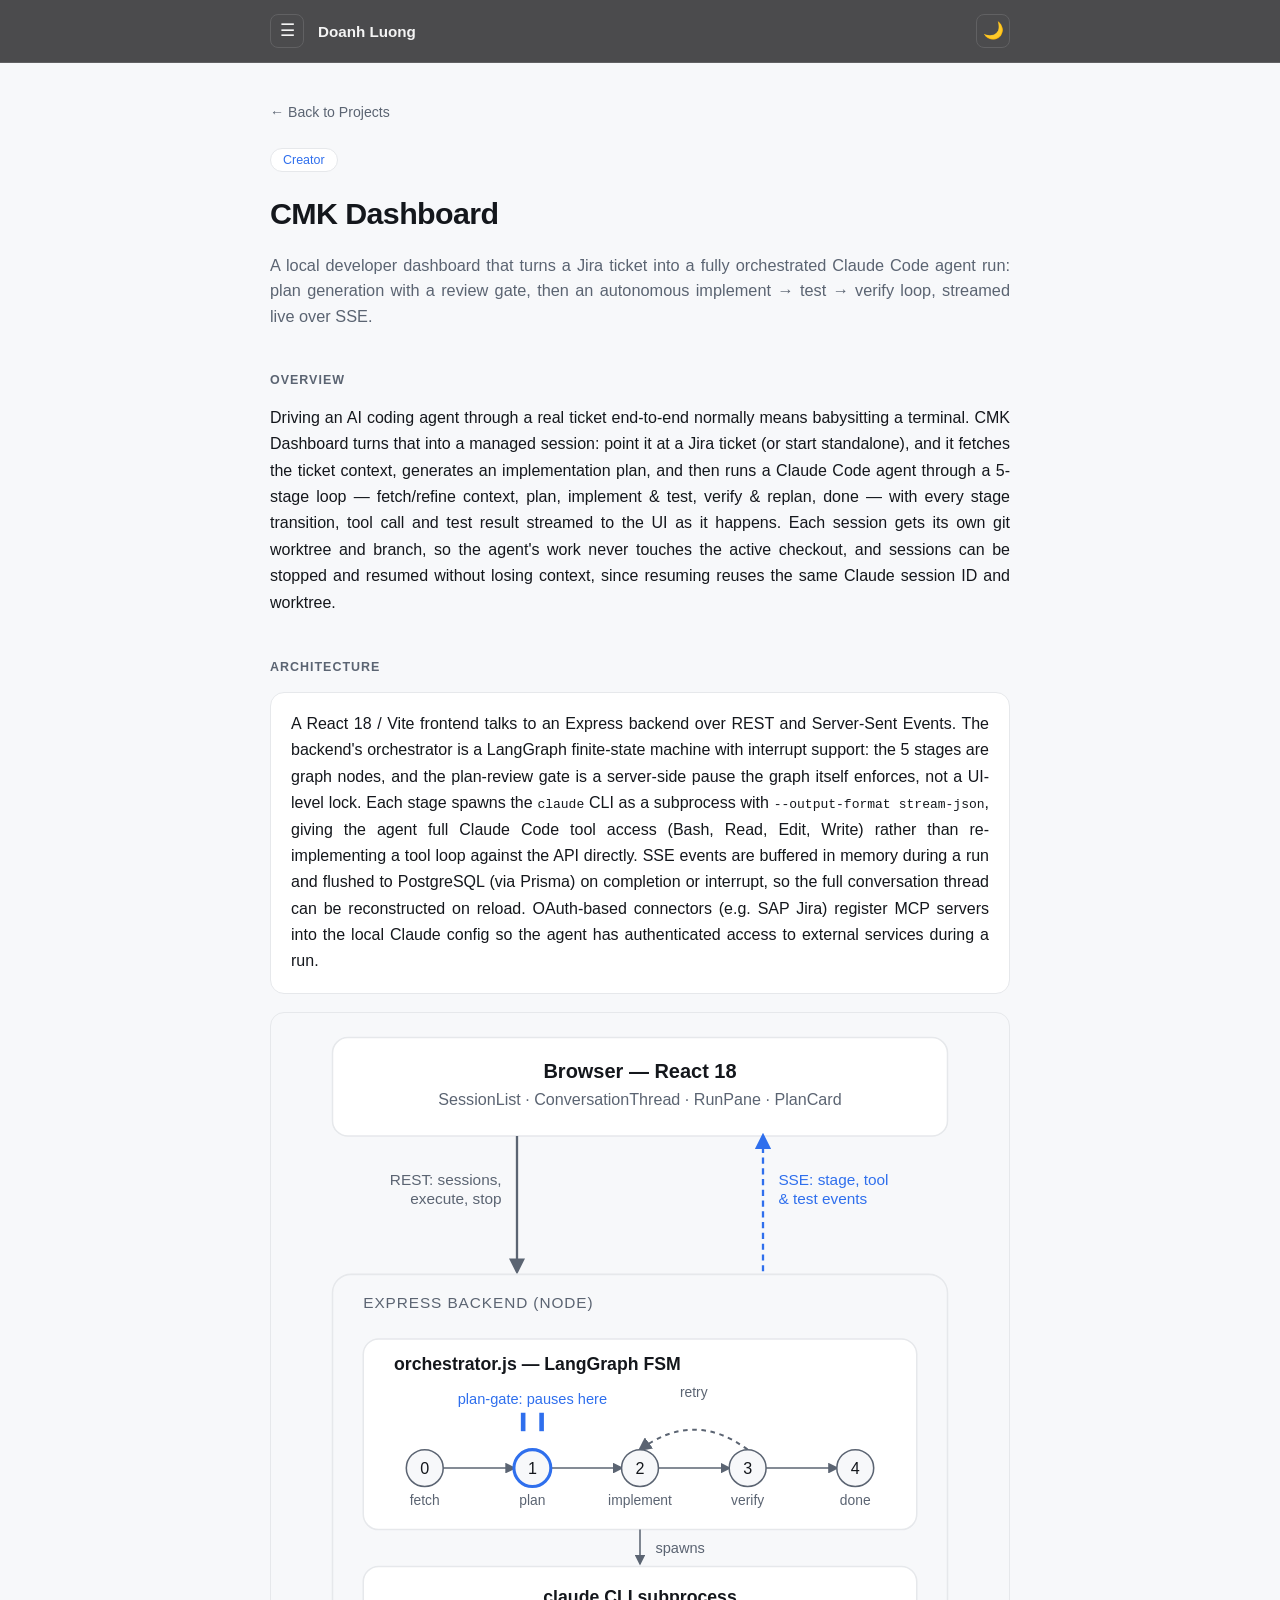
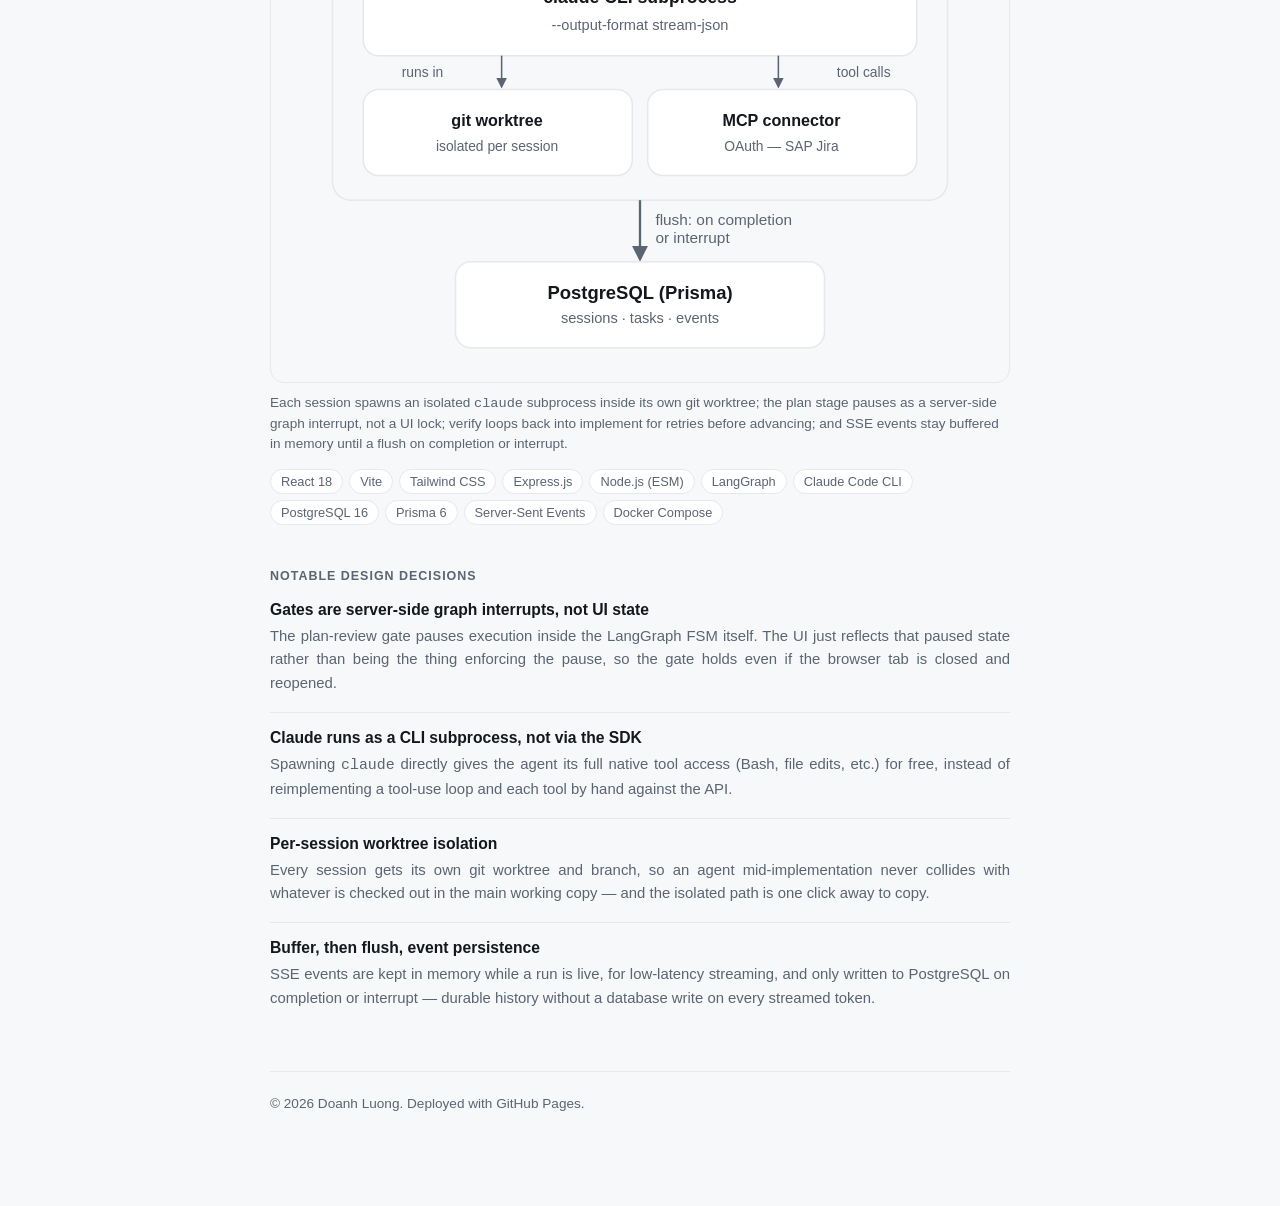
==== commit 513d0fe3: "Drop specific retry count from diagram label and copy" ====
--- a/projects/cmk-dashboard.html
+++ b/projects/cmk-dashboard.html
@@ -70,7 +70,7 @@
       </div>
 
       <figure class="diagram">
-        <svg viewBox="0 0 480 630" role="img" aria-label="Architecture diagram: the browser talks to the Express backend over REST and SSE; the backend's LangGraph orchestrator pauses at a server-side gate on the plan stage, and verify can loop back into implement for up to two retries before advancing; each stage spawns a claude CLI subprocess inside an isolated git worktree, with an OAuth MCP connector for tools like Jira; SSE events buffer in memory and flush to PostgreSQL only on completion or interrupt.">
+        <svg viewBox="0 0 480 630" role="img" aria-label="Architecture diagram: the browser talks to the Express backend over REST and SSE; the backend's LangGraph orchestrator pauses at a server-side gate on the plan stage, and verify can loop back into implement for retries before advancing; each stage spawns a claude CLI subprocess inside an isolated git worktree, with an OAuth MCP connector for tools like Jira; SSE events buffer in memory and flush to PostgreSQL only on completion or interrupt.">
           <defs>
             <marker id="arrow" viewBox="0 0 10 10" refX="8" refY="5" markerWidth="7" markerHeight="7" orient="auto-start-reverse">
               <path d="M0,0 L10,5 L0,10 z" fill="var(--muted)" />
@@ -104,7 +104,7 @@
           <line x1="164" y1="260" x2="164" y2="272" stroke="var(--accent)" stroke-width="3" />
           <line x1="176" y1="260" x2="176" y2="272" stroke="var(--accent)" stroke-width="3" />
 
-          <text x="275" y="250" text-anchor="middle" font-size="9" fill="var(--muted)">retry (&#8804;2&times;)</text>
+          <text x="275" y="250" text-anchor="middle" font-size="9" fill="var(--muted)">retry</text>
           <path d="M 310 284 Q 275 258 240 284" fill="none" stroke="var(--muted)" stroke-width="1.3" stroke-dasharray="3 3" marker-end="url(#arrow)" />
 
           <line x1="112" y1="296" x2="158" y2="296" stroke="var(--muted)" marker-end="url(#arrow)" />
@@ -156,7 +156,7 @@
           <text x="240" y="576" text-anchor="middle" font-size="12" fill="var(--text)" font-weight="600">PostgreSQL (Prisma)</text>
           <text x="240" y="592" text-anchor="middle" font-size="9.5" fill="var(--muted)">sessions · tasks · events</text>
         </svg>
-        <figcaption>Each session spawns an isolated <code>claude</code> subprocess inside its own git worktree; the plan stage pauses as a server-side graph interrupt, not a UI lock; verify loops back into implement for up to two retries before advancing; and SSE events stay buffered in memory until a flush on completion or interrupt.</figcaption>
+        <figcaption>Each session spawns an isolated <code>claude</code> subprocess inside its own git worktree; the plan stage pauses as a server-side graph interrupt, not a UI lock; verify loops back into implement for retries before advancing; and SSE events stay buffered in memory until a flush on completion or interrupt.</figcaption>
       </figure>
 
       <div class="tag-row" style="margin-top: 14px;">
